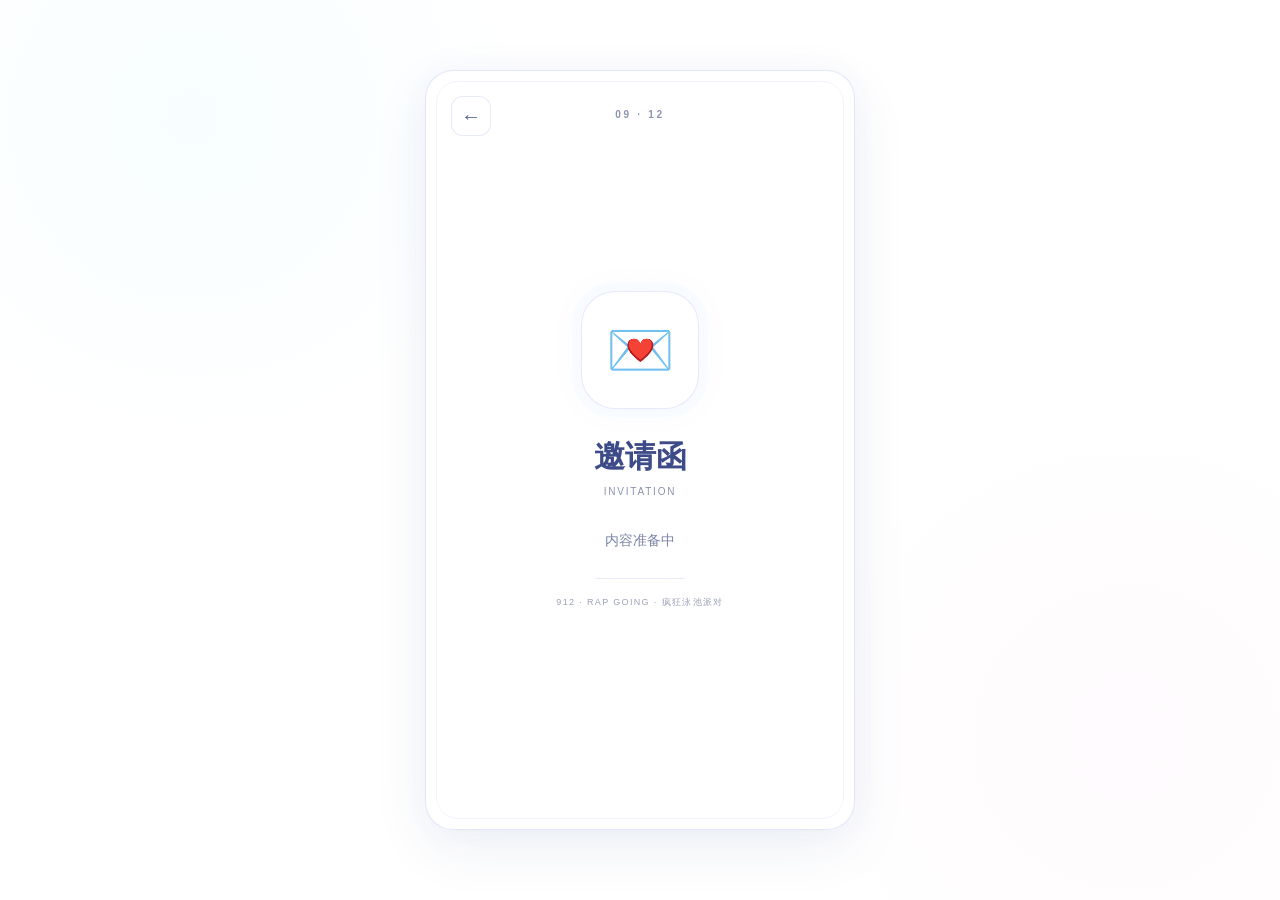
==== invitation/index.html @ 08010abe "V2" ====
<!doctype html>
<html lang="zh-CN">
<head>
  <meta charset="utf-8" />
  <meta name="viewport" content="width=device-width, initial-scale=1, viewport-fit=cover" />
  <meta name="theme-color" content="#ffffff" />
  <title>邀请函 · 912 RAP GOING</title>
  <link rel="stylesheet" href="styles.css" />
</head>
<body>
  <main class="page-shell">
    <section class="panel">
      <a class="back" href="../" aria-label="返回总入口">←</a>

      <div class="event-mark">09 · 12</div>
      <div class="icon" aria-hidden="true">💌</div>

      <h1>邀请函</h1>
      <div class="en">INVITATION</div>
      <p>内容准备中</p>

      <div class="divider"></div>
      <div class="footer">912 · RAP GOING · 疯狂泳池派对</div>
    </section>
  </main>
</body>
</html>
---- invitation/styles.css ----
* { box-sizing: border-box; }
html,body { min-height:100%; background:#fff; }
body {
  margin:0;
  color:#17214f;
  background:
    radial-gradient(circle at 15% 13%, rgba(41,199,255,.035), transparent 25%),
    radial-gradient(circle at 88% 82%, rgba(255,114,207,.03), transparent 25%),
    #fff;
  font-family: Inter, ui-sans-serif, -apple-system, BlinkMacSystemFont, "Segoe UI",
    "PingFang SC", "Microsoft YaHei", Arial, sans-serif;
}
.page-shell {
  min-height:100dvh;
  display:grid;
  place-items:center;
  padding:20px;
}
.panel {
  position:relative;
  width:min(100%,430px);
  min-height:min(760px,calc(100dvh - 40px));
  display:flex;
  flex-direction:column;
  align-items:center;
  justify-content:center;
  padding:34px;
  border:1px solid rgba(53,88,210,.15);
  border-radius:28px;
  background:rgba(255,255,255,.95);
  box-shadow:0 18px 55px rgba(37,58,126,.08),0 0 28px rgba(80,120,255,.035);
  text-align:center;
}
.panel::before {
  content:"";
  position:absolute;
  inset:10px;
  border:1px solid rgba(63,95,224,.07);
  border-radius:22px;
  pointer-events:none;
}
.back {
  position:absolute;
  top:25px;
  left:25px;
  z-index:2;
  width:40px;
  height:40px;
  display:grid;
  place-items:center;
  border:1px solid rgba(56,87,199,.12);
  border-radius:12px;
  background:rgba(255,255,255,.78);
  color:#56648f;
  text-decoration:none;
  font-size:20px;
}
.event-mark {
  position:absolute;
  top:38px;
  color:#8c94b0;
  font-size:10px;
  font-weight:750;
  letter-spacing:.27em;
}
.icon {
  width:118px;
  height:118px;
  display:grid;
  place-items:center;
  margin-bottom:27px;
  border:1px solid rgba(55,88,212,.13);
  border-radius:34px;
  background:rgba(255,255,255,.72);
  box-shadow:0 0 0 9px rgba(41,199,255,.018),0 0 34px rgba(138,92,255,.055);
  font-size:55px;
}
h1 {
  margin:0;
  font-size:31px;
  color:#3d4b88;
}
.en {
  margin-top:8px;
  color:#8991ae;
  font-size:10px;
  letter-spacing:.18em;
}
p {
  margin:35px 0 0;
  color:#7a83a5;
  font-size:14px;
}
.divider {
  width:90px;
  height:1px;
  margin:28px 0 17px;
  background:rgba(60,90,200,.11);
}
.footer {
  color:#9ba1b6;
  font-size:9px;
  letter-spacing:.15em;
}
@media(max-width:720px){
  .page-shell{padding:0}
  .panel{width:100%;min-height:100dvh;border:0;border-radius:0;box-shadow:none}
}
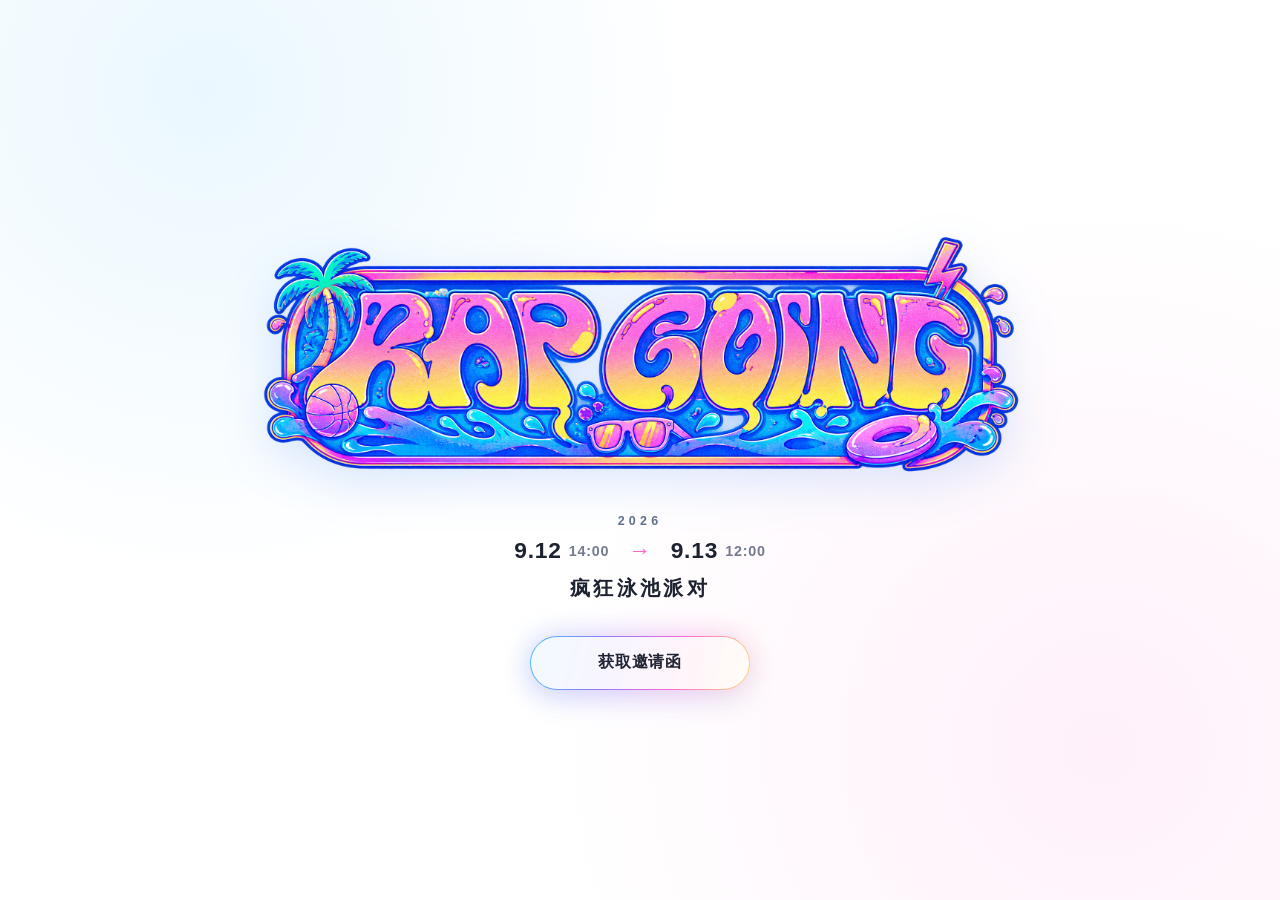
==== commit cf5210c0: "update invitation" ====
--- a/invitation/index.html
+++ b/invitation/index.html
@@ -2,26 +2,108 @@
 <html lang="zh-CN">
 <head>
   <meta charset="utf-8" />
-  <meta name="viewport" content="width=device-width, initial-scale=1, viewport-fit=cover" />
+  <meta name="viewport" content="width=device-width, initial-scale=1" />
   <meta name="theme-color" content="#ffffff" />
-  <title>邀请函 · 912 RAP GOING</title>
-  <link rel="stylesheet" href="styles.css" />
+  <meta name="description" content="RAP GOING 2026 疯狂泳池派对专属邀请函" />
+  <title>RAP GOING 2026 · 疯狂泳池派对</title>
+  <link rel="preload" as="image" href="./assets/logo.png" />
+  <link rel="stylesheet" href="./styles.css" />
 </head>
 <body>
-  <main class="page-shell">
-    <section class="panel">
-      <a class="back" href="../" aria-label="返回总入口">←</a>
+  <div class="ambient ambient-a" aria-hidden="true"></div>
+  <div class="ambient ambient-b" aria-hidden="true"></div>
+  <div class="grain" aria-hidden="true"></div>
 
-      <div class="event-mark">09 · 12</div>
-      <div class="icon" aria-hidden="true">💌</div>
+  <main class="app-shell">
+    <section id="homeView" class="view is-active" aria-labelledby="homeTitle">
+      <div class="home-card">
+        <img class="hero-logo" src="./assets/logo.png" alt="RAP GOING" draggable="false" />
+        <h1 id="homeTitle" class="sr-only">RAP GOING 2026 疯狂泳池派对</h1>
+        <div class="party-meta" aria-label="活动信息">
+          <p class="year">2026</p>
+          <p class="dates">9.12 <span>14:00</span> <i>→</i> 9.13 <span>12:00</span></p>
+          <p class="party-name">疯狂泳池派对</p>
+        </div>
+        <button id="getInvitationBtn" class="neon-button primary" type="button">
+          <span>获取邀请函</span>
+        </button>
+      </div>
+    </section>
 
-      <h1>邀请函</h1>
-      <div class="en">INVITATION</div>
-      <p>内容准备中</p>
+    <section id="lookupView" class="view" aria-labelledby="lookupTitle">
+      <div class="lookup-card">
+        <img class="mini-logo" src="./assets/logo.png" alt="RAP GOING" draggable="false" />
+        <h2 id="lookupTitle" class="sr-only">输入昵称获取邀请函</h2>
 
-      <div class="divider"></div>
-      <div class="footer">912 · RAP GOING · 疯狂泳池派对</div>
+        <form id="nicknameForm" class="nickname-form" novalidate>
+          <label class="sr-only" for="nicknameInput">输入你的昵称</label>
+          <div id="inputWrap" class="input-wrap">
+            <input
+              id="nicknameInput"
+              name="nickname"
+              type="text"
+              inputmode="text"
+              autocomplete="off"
+              autocapitalize="off"
+              spellcheck="false"
+              maxlength="20"
+              placeholder="输入你的昵称"
+              aria-describedby="formHint"
+            />
+          </div>
+          <p id="formHint" class="form-hint" aria-live="polite"></p>
+          <button class="neon-button primary submit-btn" type="submit">
+            <span>打开邀请函</span>
+          </button>
+        </form>
+
+        <div id="matchingPanel" class="matching-panel" aria-live="polite" aria-hidden="true">
+          <div class="matching-ring" aria-hidden="true"><span></span></div>
+          <p id="matchingLabel" class="matching-label">MATCHING...</p>
+          <p id="greetingText" class="greeting-text"></p>
+        </div>
+
+        <button class="text-button back-home" type="button" data-action="home">← 返回主页</button>
+      </div>
+    </section>
+
+    <section id="successView" class="view success-view" aria-labelledby="successTitle">
+      <div class="success-card">
+        <div class="success-topline">
+          <img class="success-logo" src="./assets/logo.png" alt="RAP GOING" draggable="false" />
+          <h2 id="successTitle" class="sr-only">你的专属邀请函</h2>
+        </div>
+
+        <button id="invitationImageButton" class="invitation-frame" type="button" aria-label="点击放大邀请函">
+          <span class="image-shimmer" aria-hidden="true"></span>
+          <img id="invitationImage" alt="专属邀请函" draggable="false" />
+        </button>
+
+        <p class="save-tip">点击图片放大 · 长按 / 截图保存邀请函</p>
+        <button class="text-button" type="button" data-action="home">← 返回主页</button>
+      </div>
+    </section>
+
+    <section id="notFoundView" class="view" aria-labelledby="notFoundTitle">
+      <div class="not-found-card">
+        <div class="cry-emoji" aria-hidden="true">🥺</div>
+        <h2 id="notFoundTitle">抱歉哦宝宝，没有匹配到你的名字</h2>
+        <p>请检查一下昵称有没有输错～</p>
+        <p>这次没匹配到也没关系，欢迎下次一起来玩！</p>
+        <button id="retryBtn" class="neon-button primary" type="button"><span>再试一次</span></button>
+        <button class="text-button" type="button" data-action="home">← 返回主页</button>
+      </div>
     </section>
   </main>
+
+  <div id="imageModal" class="image-modal" aria-hidden="true" role="dialog" aria-modal="true" aria-label="邀请函大图">
+    <button id="closeModalBtn" class="modal-close" type="button" aria-label="关闭大图">×</button>
+    <div class="modal-scroll">
+      <img id="modalImage" alt="专属邀请函大图" draggable="false" />
+    </div>
+    <p class="modal-tip">长按图片可保存 · 双指可缩放页面</p>
+  </div>
+
+  <script src="./app.js"></script>
 </body>
 </html>
--- a/invitation/styles.css
+++ b/invitation/styles.css
@@ -1,108 +1,581 @@
+:root {
+  --ink: #1d2230;
+  --muted: #747b8d;
+  --line: rgba(73, 97, 185, 0.16);
+  --pink: #ff5ecb;
+  --blue: #43b9ff;
+  --purple: #7f69ff;
+  --yellow: #ffd567;
+  --white: #fff;
+  --shadow: 0 24px 70px rgba(62, 98, 207, 0.12);
+}
+
 * { box-sizing: border-box; }
-html,body { min-height:100%; background:#fff; }
+
+html {
+  min-height: 100%;
+  background: #fff;
+}
+
 body {
-  margin:0;
-  color:#17214f;
+  margin: 0;
+  min-width: 320px;
+  min-height: 100dvh;
+  color: var(--ink);
   background:
-    radial-gradient(circle at 15% 13%, rgba(41,199,255,.035), transparent 25%),
-    radial-gradient(circle at 88% 82%, rgba(255,114,207,.03), transparent 25%),
+    radial-gradient(circle at 16% 10%, rgba(67,185,255,.11), transparent 31rem),
+    radial-gradient(circle at 86% 83%, rgba(255,94,203,.09), transparent 34rem),
     #fff;
-  font-family: Inter, ui-sans-serif, -apple-system, BlinkMacSystemFont, "Segoe UI",
-    "PingFang SC", "Microsoft YaHei", Arial, sans-serif;
-}
-.page-shell {
-  min-height:100dvh;
-  display:grid;
-  place-items:center;
-  padding:20px;
-}
-.panel {
-  position:relative;
-  width:min(100%,430px);
-  min-height:min(760px,calc(100dvh - 40px));
-  display:flex;
-  flex-direction:column;
-  align-items:center;
-  justify-content:center;
-  padding:34px;
-  border:1px solid rgba(53,88,210,.15);
-  border-radius:28px;
-  background:rgba(255,255,255,.95);
-  box-shadow:0 18px 55px rgba(37,58,126,.08),0 0 28px rgba(80,120,255,.035);
-  text-align:center;
-}
-.panel::before {
-  content:"";
-  position:absolute;
-  inset:10px;
-  border:1px solid rgba(63,95,224,.07);
-  border-radius:22px;
-  pointer-events:none;
-}
-.back {
-  position:absolute;
-  top:25px;
-  left:25px;
-  z-index:2;
-  width:40px;
-  height:40px;
-  display:grid;
-  place-items:center;
-  border:1px solid rgba(56,87,199,.12);
-  border-radius:12px;
-  background:rgba(255,255,255,.78);
-  color:#56648f;
-  text-decoration:none;
-  font-size:20px;
-}
-.event-mark {
-  position:absolute;
-  top:38px;
-  color:#8c94b0;
-  font-size:10px;
-  font-weight:750;
-  letter-spacing:.27em;
-}
-.icon {
-  width:118px;
-  height:118px;
-  display:grid;
-  place-items:center;
-  margin-bottom:27px;
-  border:1px solid rgba(55,88,212,.13);
-  border-radius:34px;
-  background:rgba(255,255,255,.72);
-  box-shadow:0 0 0 9px rgba(41,199,255,.018),0 0 34px rgba(138,92,255,.055);
-  font-size:55px;
-}
-h1 {
-  margin:0;
-  font-size:31px;
-  color:#3d4b88;
-}
-.en {
-  margin-top:8px;
-  color:#8991ae;
-  font-size:10px;
-  letter-spacing:.18em;
-}
-p {
-  margin:35px 0 0;
-  color:#7a83a5;
-  font-size:14px;
-}
-.divider {
-  width:90px;
-  height:1px;
-  margin:28px 0 17px;
-  background:rgba(60,90,200,.11);
-}
-.footer {
-  color:#9ba1b6;
-  font-size:9px;
-  letter-spacing:.15em;
-}
-@media(max-width:720px){
-  .page-shell{padding:0}
-  .panel{width:100%;min-height:100dvh;border:0;border-radius:0;box-shadow:none}
-}
+  font-family: Inter, ui-sans-serif, -apple-system, BlinkMacSystemFont, "Segoe UI", "PingFang SC", "Hiragino Sans GB", "Microsoft YaHei", sans-serif;
+  overflow-x: hidden;
+}
+
+button, input { font: inherit; }
+button { -webkit-tap-highlight-color: transparent; }
+
+.ambient {
+  position: fixed;
+  z-index: -3;
+  width: 28rem;
+  height: 28rem;
+  border-radius: 50%;
+  filter: blur(88px);
+  opacity: .18;
+  pointer-events: none;
+}
+
+.ambient-a { left: -11rem; top: 10%; background: #56c7ff; }
+.ambient-b { right: -13rem; bottom: -3rem; background: #ff62c9; }
+
+.grain {
+  position: fixed;
+  inset: 0;
+  z-index: -2;
+  pointer-events: none;
+  opacity: .16;
+  background-image: url("data:image/svg+xml,%3Csvg viewBox='0 0 180 180' xmlns='http://www.w3.org/2000/svg'%3E%3Cfilter id='n'%3E%3CfeTurbulence type='fractalNoise' baseFrequency='.95' numOctaves='2' stitchTiles='stitch'/%3E%3C/filter%3E%3Crect width='100%25' height='100%25' filter='url(%23n)' opacity='.10'/%3E%3C/svg%3E");
+}
+
+.app-shell {
+  width: 100%;
+  min-height: 100dvh;
+}
+
+.view {
+  display: none;
+  min-height: 100dvh;
+  width: 100%;
+  padding: max(24px, env(safe-area-inset-top)) 20px max(26px, env(safe-area-inset-bottom));
+  opacity: 0;
+}
+
+.view.is-active {
+  display: grid;
+  place-items: center;
+  animation: viewIn .45s cubic-bezier(.2,.75,.25,1) forwards;
+}
+
+@keyframes viewIn {
+  from { opacity: 0; transform: translateY(9px); }
+  to { opacity: 1; transform: translateY(0); }
+}
+
+.home-card,
+.lookup-card,
+.not-found-card,
+.success-card {
+  width: min(100%, 740px);
+  text-align: center;
+}
+
+.home-card {
+  display: flex;
+  flex-direction: column;
+  align-items: center;
+  padding: 18px 0 8px;
+}
+
+.hero-logo {
+  display: block;
+  width: min(92vw, 760px);
+  max-height: 42vh;
+  object-fit: contain;
+  user-select: none;
+  filter: drop-shadow(0 14px 24px rgba(34,106,231,.16));
+  animation: logoFloat 5.6s ease-in-out infinite;
+}
+
+@keyframes logoFloat {
+  0%, 100% { transform: translateY(0); }
+  50% { transform: translateY(-5px); }
+}
+
+.party-meta {
+  margin: clamp(4px, 1.2vh, 13px) 0 28px;
+}
+
+.party-meta p { margin: 0; }
+.party-meta .year {
+  font-size: .78rem;
+  font-weight: 800;
+  letter-spacing: .34em;
+  color: #62718b;
+  margin-bottom: 9px;
+}
+
+.dates {
+  font-size: clamp(1.08rem, 2.7vw, 1.42rem);
+  font-weight: 800;
+  letter-spacing: .035em;
+}
+
+.dates span {
+  font-size: .63em;
+  font-weight: 700;
+  color: var(--muted);
+  vertical-align: 2px;
+}
+
+.dates i {
+  display: inline-block;
+  margin: 0 .52em;
+  font-style: normal;
+  color: var(--pink);
+}
+
+.party-name {
+  margin-top: 10px !important;
+  font-size: clamp(1.02rem, 2.5vw, 1.28rem);
+  font-weight: 800;
+  letter-spacing: .16em;
+}
+
+.neon-button {
+  position: relative;
+  min-width: 220px;
+  height: 54px;
+  border: 0;
+  border-radius: 999px;
+  padding: 1px;
+  color: #202434;
+  background: linear-gradient(105deg, rgba(67,185,255,.92), rgba(127,105,255,.88), rgba(255,94,203,.92), rgba(255,213,103,.85));
+  cursor: pointer;
+  box-shadow: 0 10px 30px rgba(84,117,231,.14), 0 0 28px rgba(255,94,203,.08);
+  transition: transform .18s ease, box-shadow .18s ease;
+}
+
+.neon-button::before {
+  content: "";
+  position: absolute;
+  inset: -6px;
+  z-index: -1;
+  border-radius: inherit;
+  background: inherit;
+  filter: blur(13px);
+  opacity: .18;
+  transition: opacity .18s ease;
+}
+
+.neon-button > span {
+  display: grid;
+  place-items: center;
+  width: 100%;
+  height: 100%;
+  border-radius: inherit;
+  background: rgba(255,255,255,.93);
+  font-weight: 800;
+  letter-spacing: .06em;
+}
+
+.neon-button:hover { transform: translateY(-1px); box-shadow: 0 14px 38px rgba(84,117,231,.18); }
+.neon-button:hover::before { opacity: .30; }
+.neon-button:active { transform: translateY(1px) scale(.99); }
+.neon-button:focus-visible,
+.text-button:focus-visible,
+.modal-close:focus-visible,
+.invitation-frame:focus-visible,
+input:focus-visible {
+  outline: 3px solid rgba(67,185,255,.25);
+  outline-offset: 4px;
+}
+
+.lookup-card {
+  display: flex;
+  flex-direction: column;
+  align-items: center;
+}
+
+.mini-logo {
+  width: min(68vw, 410px);
+  max-height: 190px;
+  object-fit: contain;
+  margin-bottom: 34px;
+  user-select: none;
+}
+
+.nickname-form {
+  width: min(100%, 430px);
+  display: flex;
+  flex-direction: column;
+  align-items: center;
+}
+
+.input-wrap {
+  position: relative;
+  width: 100%;
+  border-radius: 22px;
+  padding: 1px;
+  background: linear-gradient(110deg, rgba(67,185,255,.7), rgba(255,255,255,.9) 36%, rgba(255,94,203,.66));
+  box-shadow: 0 12px 34px rgba(63,95,175,.07);
+}
+
+.input-wrap::after {
+  content: "";
+  position: absolute;
+  inset: -5px;
+  z-index: -1;
+  border-radius: 26px;
+  background: linear-gradient(110deg, rgba(67,185,255,.32), transparent 42%, rgba(255,94,203,.3));
+  filter: blur(10px);
+  opacity: .34;
+}
+
+.input-wrap.is-scanning {
+  overflow: hidden;
+}
+
+.input-wrap.is-scanning::before {
+  content: "";
+  position: absolute;
+  z-index: 2;
+  top: 0;
+  bottom: 0;
+  width: 34%;
+  left: -38%;
+  background: linear-gradient(90deg, transparent, rgba(80,205,255,.38), rgba(255,100,211,.34), transparent);
+  filter: blur(4px);
+  animation: scan 1.05s ease-in-out infinite;
+  pointer-events: none;
+}
+
+@keyframes scan { to { left: 108%; } }
+
+#nicknameInput {
+  width: 100%;
+  height: 62px;
+  border: 0;
+  border-radius: 21px;
+  padding: 0 22px;
+  background: rgba(255,255,255,.94);
+  color: var(--ink);
+  text-align: center;
+  font-size: 1.05rem;
+  font-weight: 700;
+  letter-spacing: .04em;
+  box-shadow: inset 0 0 0 1px rgba(255,255,255,.78);
+}
+
+#nicknameInput::placeholder { color: #a4a9b7; font-weight: 600; }
+#nicknameInput:focus { outline: 0; }
+
+.form-hint {
+  min-height: 24px;
+  margin: 8px 0 12px;
+  color: #d14c9c;
+  font-size: .88rem;
+  font-weight: 700;
+}
+
+.submit-btn { width: min(100%, 290px); }
+
+.text-button {
+  border: 0;
+  background: transparent;
+  color: #7d8392;
+  padding: 11px 12px;
+  cursor: pointer;
+  font-size: .9rem;
+  font-weight: 650;
+  transition: color .18s ease, transform .18s ease;
+}
+
+.text-button:hover { color: #3f4658; transform: translateY(-1px); }
+.back-home { margin-top: 20px; }
+
+.matching-panel {
+  display: none;
+  width: min(100%, 430px);
+  min-height: 182px;
+  padding-top: 8px;
+  flex-direction: column;
+  align-items: center;
+  justify-content: center;
+}
+
+.matching-panel.is-active { display: flex; }
+.matching-ring {
+  position: relative;
+  width: 50px;
+  height: 50px;
+  border-radius: 50%;
+  background: conic-gradient(from 30deg, var(--blue), var(--pink), var(--yellow), var(--blue));
+  animation: spin .82s linear infinite;
+  box-shadow: 0 0 28px rgba(91,149,255,.18);
+}
+
+.matching-ring::after {
+  content: "";
+  position: absolute;
+  inset: 4px;
+  border-radius: 50%;
+  background: #fff;
+}
+
+@keyframes spin { to { transform: rotate(360deg); } }
+
+.matching-label {
+  margin: 16px 0 0;
+  font-size: .82rem;
+  font-weight: 900;
+  letter-spacing: .22em;
+  color: #65708a;
+}
+
+.greeting-text {
+  min-height: 28px;
+  margin: 9px 0 0;
+  font-size: clamp(1.1rem, 3vw, 1.35rem);
+  font-weight: 900;
+  letter-spacing: .025em;
+  background: linear-gradient(105deg, #258bd0, #6a66db 47%, #db4b9b);
+  -webkit-background-clip: text;
+  background-clip: text;
+  color: transparent;
+  opacity: 0;
+  transform: translateY(4px);
+  transition: opacity .28s ease, transform .28s ease;
+}
+
+.greeting-text.is-visible { opacity: 1; transform: translateY(0); }
+
+.success-view { align-items: start !important; }
+.success-card {
+  display: flex;
+  flex-direction: column;
+  align-items: center;
+  padding-top: 2px;
+}
+
+.success-topline {
+  display: flex;
+  justify-content: center;
+  width: 100%;
+  margin-bottom: 13px;
+}
+
+.success-logo {
+  width: min(48vw, 290px);
+  max-height: 120px;
+  object-fit: contain;
+}
+
+.invitation-frame {
+  position: relative;
+  display: block;
+  width: min(92vw, 620px);
+  padding: 0;
+  border: 0;
+  border-radius: 22px;
+  background: #f5f7ff;
+  cursor: zoom-in;
+  overflow: hidden;
+  box-shadow: var(--shadow), 0 0 0 1px rgba(95,115,190,.10);
+}
+
+.invitation-frame::before {
+  content: "";
+  position: absolute;
+  inset: 0;
+  z-index: 2;
+  border-radius: inherit;
+  pointer-events: none;
+  box-shadow: inset 0 0 0 1px rgba(255,255,255,.7);
+}
+
+#invitationImage {
+  display: block;
+  width: 100%;
+  height: auto;
+  min-height: 360px;
+  object-fit: cover;
+  background: #f5f7ff;
+  user-select: none;
+  opacity: 0;
+  transform: scale(.985);
+  transition: opacity .45s ease, transform .55s cubic-bezier(.2,.8,.25,1);
+}
+
+#invitationImage.is-loaded { opacity: 1; transform: scale(1); }
+
+.image-shimmer {
+  position: absolute;
+  inset: 0;
+  z-index: 1;
+  background: linear-gradient(105deg, #f4f7ff 25%, #fff 38%, #f7effb 50%, #f4f7ff 62%);
+  background-size: 260% 100%;
+  animation: shimmer 1.25s linear infinite;
+}
+
+.invitation-frame.is-loaded .image-shimmer { display: none; }
+@keyframes shimmer { to { background-position: -180% 0; } }
+
+.save-tip {
+  margin: 16px 0 5px;
+  color: #7e8493;
+  font-size: .86rem;
+  font-weight: 650;
+}
+
+.not-found-card {
+  width: min(100%, 520px);
+  padding: 12px 0;
+}
+
+.cry-emoji {
+  font-size: clamp(4.4rem, 16vw, 6.4rem);
+  line-height: 1;
+  margin-bottom: 24px;
+  animation: cryBob 2.8s ease-in-out infinite;
+  filter: drop-shadow(0 12px 22px rgba(65,100,180,.08));
+}
+
+@keyframes cryBob {
+  0%, 100% { transform: translateY(0) rotate(0); }
+  50% { transform: translateY(-5px) rotate(-2deg); }
+}
+
+.not-found-card h2 {
+  margin: 0 auto 16px;
+  max-width: 430px;
+  font-size: clamp(1.28rem, 4.2vw, 1.72rem);
+  line-height: 1.45;
+}
+
+.not-found-card p {
+  margin: 5px auto;
+  color: var(--muted);
+  font-size: .95rem;
+  line-height: 1.7;
+}
+
+.not-found-card .neon-button { margin-top: 24px; }
+.not-found-card .text-button { display: block; margin: 9px auto 0; }
+
+.image-modal {
+  position: fixed;
+  inset: 0;
+  z-index: 50;
+  display: none;
+  background: rgba(12,18,35,.94);
+  color: white;
+  opacity: 0;
+  transition: opacity .22s ease;
+}
+
+.image-modal.is-open {
+  display: block;
+  opacity: 1;
+}
+
+.modal-scroll {
+  width: 100%;
+  height: 100%;
+  overflow: auto;
+  padding: 58px 18px 72px;
+  display: flex;
+  justify-content: center;
+  align-items: flex-start;
+  overscroll-behavior: contain;
+}
+
+#modalImage {
+  display: block;
+  width: min(96vw, 900px);
+  height: auto;
+  border-radius: 12px;
+  box-shadow: 0 28px 90px rgba(0,0,0,.38);
+  user-select: none;
+}
+
+.modal-close {
+  position: fixed;
+  z-index: 52;
+  right: max(15px, env(safe-area-inset-right));
+  top: max(13px, env(safe-area-inset-top));
+  width: 42px;
+  height: 42px;
+  display: grid;
+  place-items: center;
+  border: 1px solid rgba(255,255,255,.25);
+  border-radius: 50%;
+  color: white;
+  background: rgba(255,255,255,.11);
+  backdrop-filter: blur(14px);
+  font-size: 1.7rem;
+  line-height: 1;
+  cursor: pointer;
+}
+
+.modal-tip {
+  position: fixed;
+  left: 50%;
+  bottom: max(15px, env(safe-area-inset-bottom));
+  transform: translateX(-50%);
+  z-index: 52;
+  margin: 0;
+  padding: 9px 14px;
+  border-radius: 999px;
+  background: rgba(18,26,49,.66);
+  color: rgba(255,255,255,.83);
+  backdrop-filter: blur(14px);
+  font-size: .78rem;
+  white-space: nowrap;
+}
+
+body.modal-open { overflow: hidden; }
+.sr-only {
+  position: absolute !important;
+  width: 1px !important;
+  height: 1px !important;
+  padding: 0 !important;
+  margin: -1px !important;
+  overflow: hidden !important;
+  clip: rect(0,0,0,0) !important;
+  white-space: nowrap !important;
+  border: 0 !important;
+}
+
+@media (max-width: 620px) {
+  .view { padding-inline: 17px; }
+  .hero-logo { width: 96vw; }
+  .home-card { transform: translateY(-1.5vh); }
+  .party-meta { margin-top: 0; }
+  .mini-logo { width: 78vw; margin-bottom: 28px; }
+  .success-logo { width: 56vw; }
+  .invitation-frame { width: min(92vw, 520px); border-radius: 18px; }
+  #nicknameInput { height: 59px; }
+}
+
+@media (min-width: 900px) and (min-height: 760px) {
+  .hero-logo { max-height: 46vh; }
+  .party-meta { margin-bottom: 34px; }
+}
+
+@media (prefers-reduced-motion: reduce) {
+  *, *::before, *::after {
+    animation-duration: .01ms !important;
+    animation-iteration-count: 1 !important;
+    scroll-behavior: auto !important;
+    transition-duration: .01ms !important;
+  }
+}
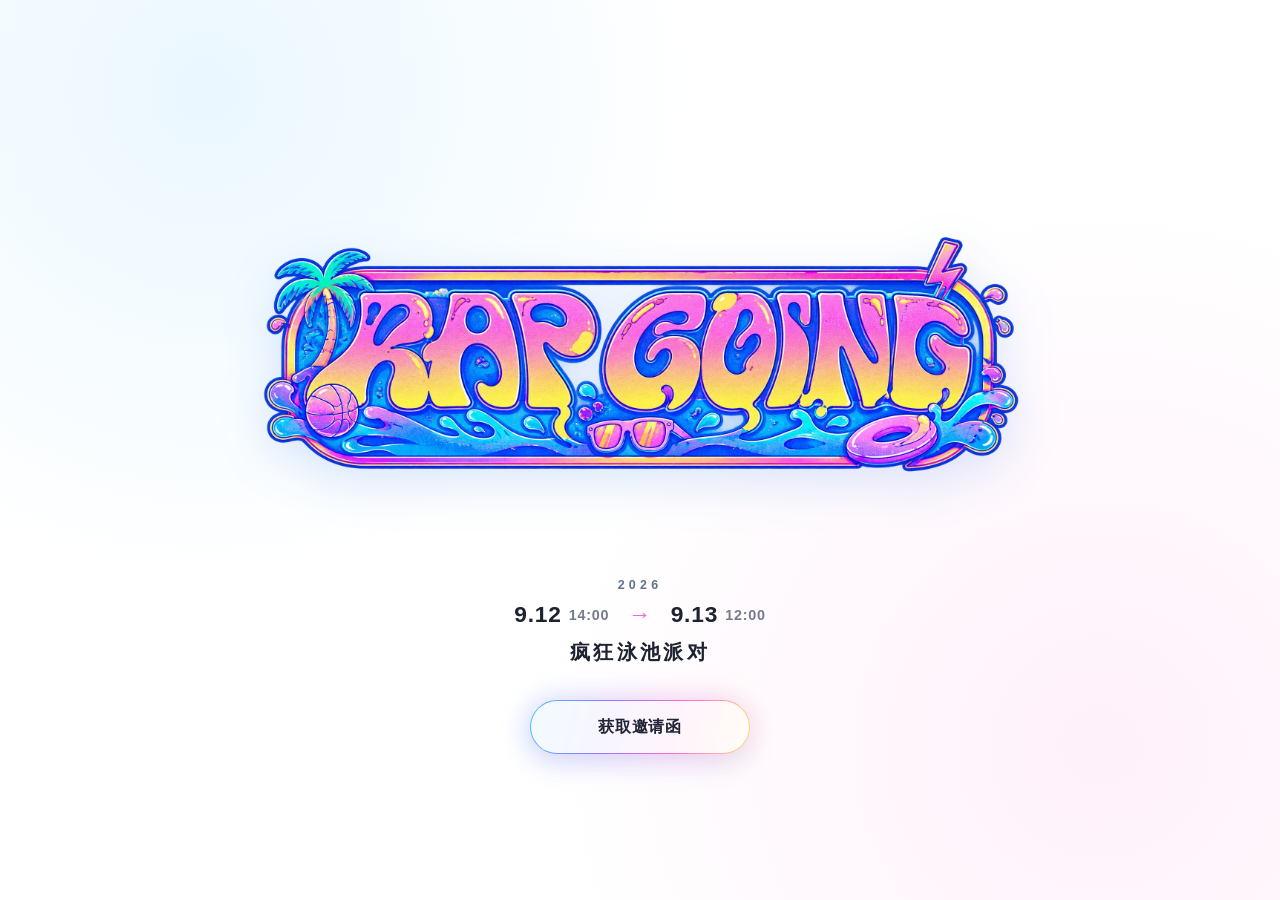
==== commit bc49e2b4: "faster invitation" ====
--- a/invitation/index.html
+++ b/invitation/index.html
@@ -6,7 +6,7 @@
   <meta name="theme-color" content="#ffffff" />
   <meta name="description" content="RAP GOING 2026 疯狂泳池派对专属邀请函" />
   <title>RAP GOING 2026 · 疯狂泳池派对</title>
-  <link rel="preload" as="image" href="./assets/logo.png" />
+  <link rel="preload" as="image" href="./assets/logo.webp" />
   <link rel="stylesheet" href="./styles.css" />
 </head>
 <body>
@@ -17,7 +17,7 @@
   <main class="app-shell">
     <section id="homeView" class="view is-active" aria-labelledby="homeTitle">
       <div class="home-card">
-        <img class="hero-logo" src="./assets/logo.png" alt="RAP GOING" draggable="false" />
+        <img class="hero-logo" src="./assets/logo.webp" alt="RAP GOING" draggable="false" fetchpriority="high" decoding="async" width="2048" height="768" />
         <h1 id="homeTitle" class="sr-only">RAP GOING 2026 疯狂泳池派对</h1>
         <div class="party-meta" aria-label="活动信息">
           <p class="year">2026</p>
@@ -32,7 +32,7 @@
 
     <section id="lookupView" class="view" aria-labelledby="lookupTitle">
       <div class="lookup-card">
-        <img class="mini-logo" src="./assets/logo.png" alt="RAP GOING" draggable="false" />
+        <img class="mini-logo" src="./assets/logo.webp" alt="RAP GOING" draggable="false" decoding="async" width="2048" height="768" />
         <h2 id="lookupTitle" class="sr-only">输入昵称获取邀请函</h2>
 
         <form id="nicknameForm" class="nickname-form" novalidate>
@@ -70,13 +70,13 @@
     <section id="successView" class="view success-view" aria-labelledby="successTitle">
       <div class="success-card">
         <div class="success-topline">
-          <img class="success-logo" src="./assets/logo.png" alt="RAP GOING" draggable="false" />
+          <img class="success-logo" src="./assets/logo.webp" alt="RAP GOING" draggable="false" decoding="async" width="2048" height="768" />
           <h2 id="successTitle" class="sr-only">你的专属邀请函</h2>
         </div>
 
         <button id="invitationImageButton" class="invitation-frame" type="button" aria-label="点击放大邀请函">
           <span class="image-shimmer" aria-hidden="true"></span>
-          <img id="invitationImage" alt="专属邀请函" draggable="false" />
+          <img id="invitationImage" alt="专属邀请函" draggable="false" decoding="async" />
         </button>
 
         <p class="save-tip">点击图片放大 · 长按 / 截图保存邀请函</p>
